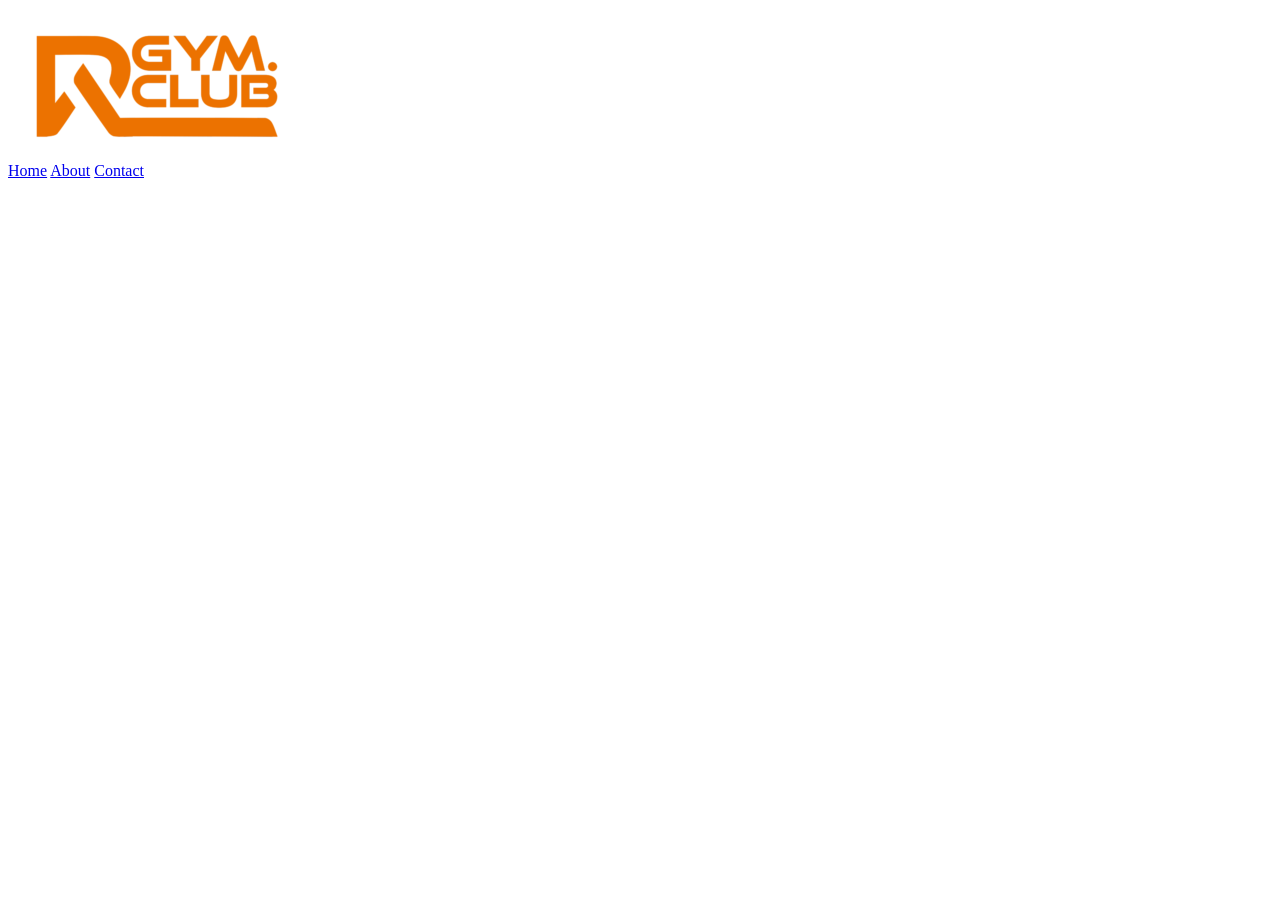
==== index.html @ ece2e9b6 "Primer commit" ====
<!DOCTYPE html>
<html lang="en">
<head>
    <meta charset="UTF-8">
    <meta name="viewport" content="width=device-width, initial-scale=1.0">
    <title>Document</title>
</head>
<body>
    <img src="img/Ragym-logo.png" alt="logo">
    <nav>
        <a href="index.html">Home</a>
        <a href="about.html">About</a>
        <a href="contact.html">Contact</a>
    </nav>
</body>
</html>
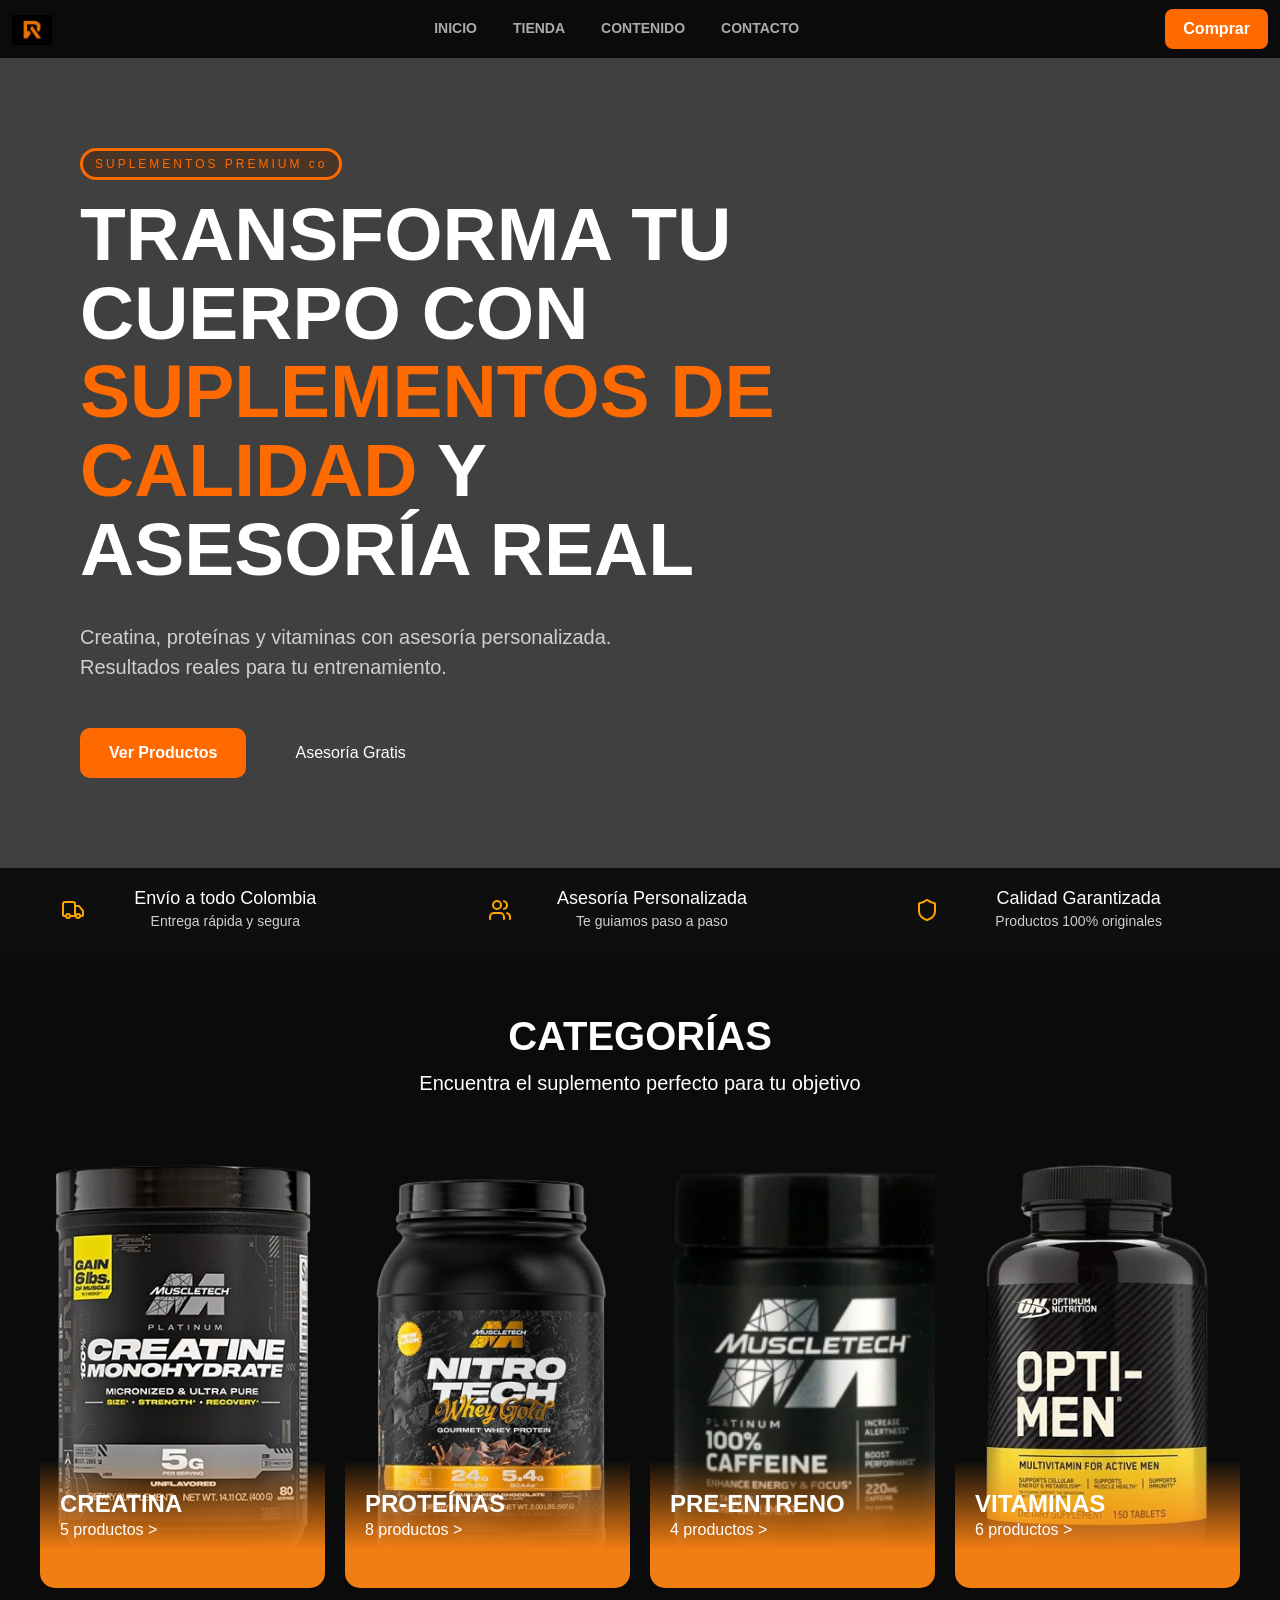
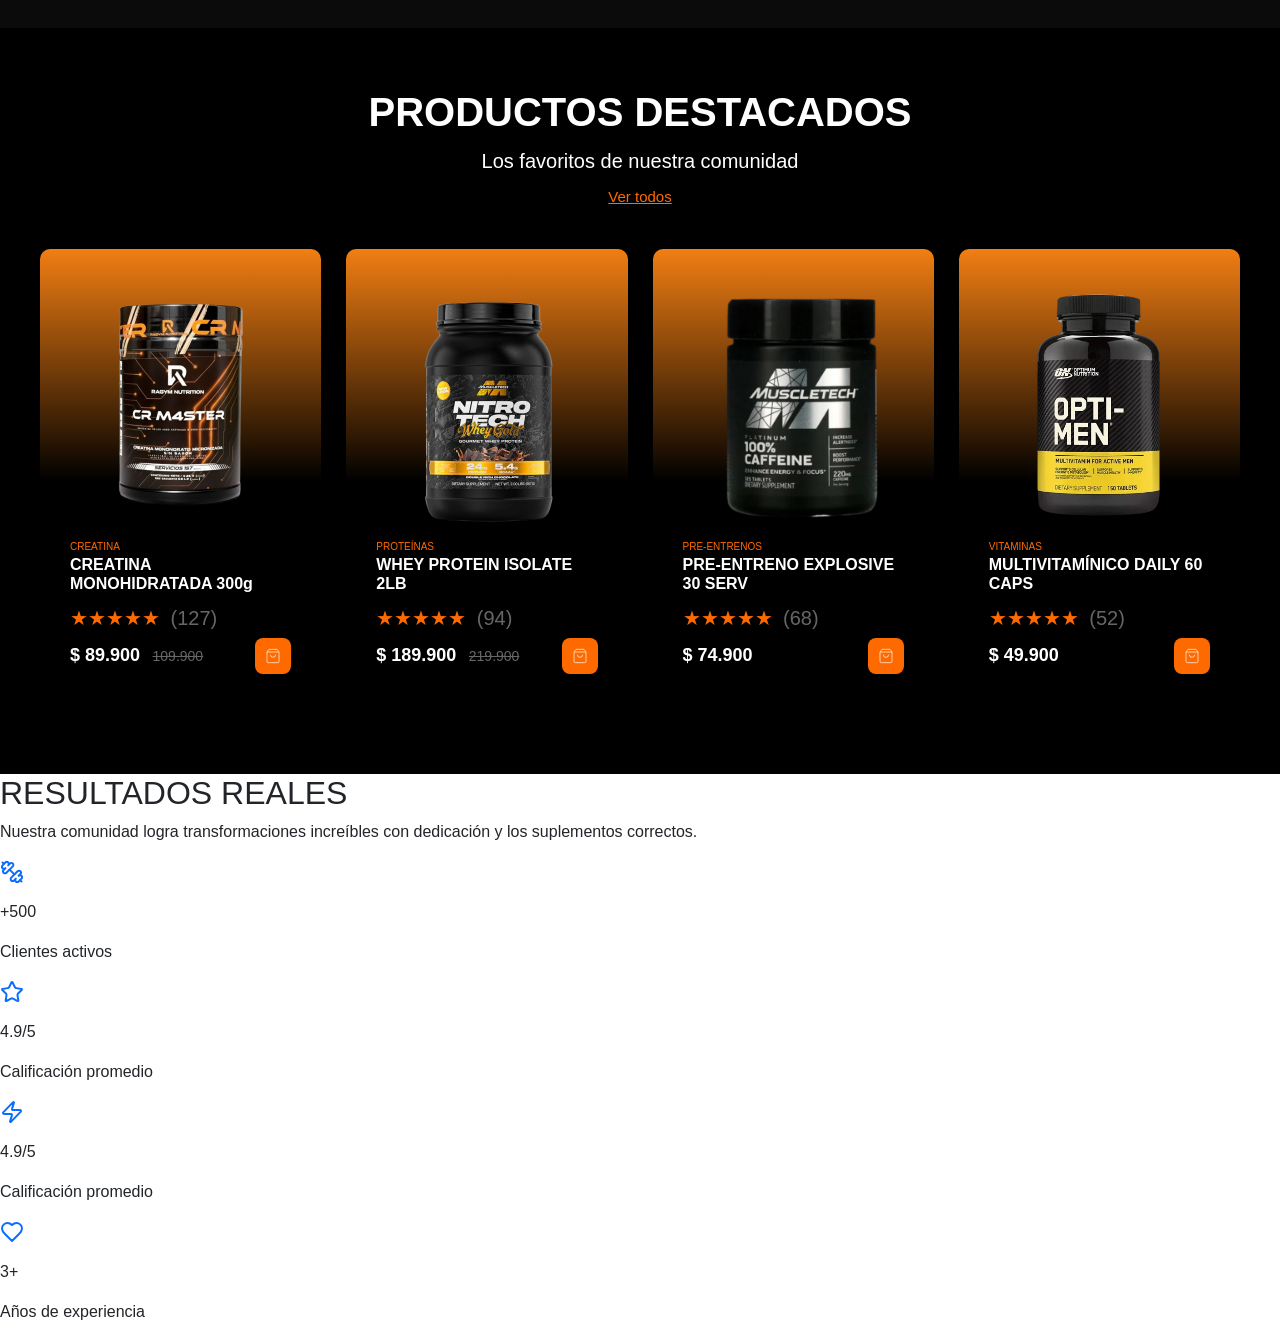
==== commit fa21130e: "cambios a todo la estructura CSS y algunos HTML por corregir" ====
--- a/index.html
+++ b/index.html
@@ -1,16 +1,275 @@
 <!DOCTYPE html>
 <html lang="en">
+
 <head>
     <meta charset="UTF-8">
     <meta name="viewport" content="width=device-width, initial-scale=1.0">
-    <title>Document</title>
+    <title>RAGYM.CLUB</title>
+    <link href="https://cdn.jsdelivr.net/npm/bootstrap@5.3.8/dist/css/bootstrap.min.css" rel="stylesheet" integrity="sha384-sRIl4kxILFvY47J16cr9ZwB07vP4J8+LH7qKQnuqkuIAvNWLzeN8tE5YBujZqJLB" crossorigin="anonymous">
+    <link rel="stylesheet" href="css/index.css">
 </head>
+<!-------------------------------------MENU---------------------------------->
+
 <body>
-    <img src="img/Ragym-logo.png" alt="logo">
-    <nav>
-        <a href="index.html">Home</a>
-        <a href="about.html">About</a>
-        <a href="contact.html">Contact</a>
-    </nav>
+<script src="https://cdn.jsdelivr.net/npm/bootstrap@5.3.8/dist/js/bootstrap.bundle.min.js" integrity="sha384-FKyoEForCGlyvwx9Hj09JcYn3nv7wiPVlz7YYwJrWVcXK/BmnVDxM+D2scQbITxI" crossorigin="anonymous"></script>
+<header class="navbar navbar-expand-lg">
+    <div class="container-fluid">
+        <a class="navbar-brand Logo" href="index.html">
+            <img src="img/R.png" alt="RAGYM" width="40" height="30">
+        </a>
+        <button class="navbar-toggler" type="button" data-bs-toggle="collapse" data-bs-target="#miNavbar">
+        <span class="navbar-toggler-icon"></span>
+        </button>
+        <div class="collapse navbar-collapse" id="miNavbar">
+            <nav class="navbar-nav mx-auto">
+                <a class="nav-link" href="index.html">Inicio</a>
+                <a class="nav-link" href="tienda.html">Tienda</a>
+                <a class="nav-link" href="contenido.html">Contenido</a>
+                <a class="nav-link" href="contacto.html">Contacto</a>
+            </nav>
+            <a class="btn btn-primary" href="tienda.html">Comprar</a>
+        </div>
+    </div>
+</header>
+    <!-------------------------------------HERO---------------------------------->
+
+<section>
+    <div class="hero">
+        <p class="subtitulo">SUPLEMENTOS PREMIUM co</p>
+        <h1 class="titulo">
+            TRANSFORMA TU CUERPO CON<br>
+            <span>SUPLEMENTOS DE CALIDAD</span> Y<br>
+            ASESORÍA REAL
+        </h1>
+        <p class="descripcion">
+            Creatina, proteínas y vitaminas con asesoría personalizada.
+            Resultados reales para tu entrenamiento.
+        </p>
+        <div class="botones">
+            <a href="tienda.html" class="btn btn-principal">Ver Productos</a>
+            <a href="contacto.html" class="btn btn-secundario">Asesoría Gratis</a>
+        </div>
+    </div>
+</section>
+
+    <!---------------------------------INFOrMACIÓN------------------------------------>
+    <section class="info">
+        <div>
+            <svg xmlns="http://www.w3.org/2000/svg" width="24" height="24" viewBox="0 0 24 24" fill="none" stroke="orange" stroke-width="2" stroke-linecap="round" stroke-linejoin="round" class="lucide lucide-truck h-5 w-5 text-primary"><path d="M14 18V6a2 2 0 0 0-2-2H4a2 2 0 0 0-2 2v11a1 1 0 0 0 1 1h2"></path><path d="M15 18H9"></path><path d="M19 18h2a1 1 0 0 0 1-1v-3.65a1 1 0 0 0-.22-.624l-3.48-4.35A1 1 0 0 0 17.52 8H14"></path><circle cx="17" cy="18" r="2"></circle><circle cx="7" cy="18" r="2"></circle></svg>
+            <div class="tarjeta-info">
+                <h4>Envío a todo Colombia</h4>
+                <p>Entrega rápida y segura</p>
+            </div>
+        </div>
+        <div>
+            <svg xmlns="http://www.w3.org/2000/svg" width="24" height="24" viewBox="0 0 24 24" fill="none" stroke="orange" stroke-width="2" stroke-linecap="round" stroke-linejoin="round" class="lucide lucide-users h-5 w-5 text-primary"><path d="M16 21v-2a4 4 0 0 0-4-4H6a4 4 0 0 0-4 4v2"></path><circle cx="9" cy="7" r="4"></circle><path d="M22 21v-2a4 4 0 0 0-3-3.87"></path><path d="M16 3.13a4 4 0 0 1 0 7.75"></path></svg>
+            <div class="tarjeta-info">
+                <h4>Asesoría Personalizada</h4>
+                <p>Te guiamos paso a paso</p>
+            </div>
+        </div>
+        <div>
+            <svg xmlns="http://www.w3.org/2000/svg" width="24" height="24" viewBox="0 0 24 24" fill="none" stroke="orange" stroke-width="2" stroke-linecap="round" stroke-linejoin="round" class="lucide lucide-shield h-5 w-5 text-primary"><path d="M20 13c0 5-3.5 7.5-7.66 8.95a1 1 0 0 1-.67-.01C7.5 20.5 4 18 4 13V6a1 1 0 0 1 1-1c2 0 4.5-1.2 6.24-2.72a1.17 1.17 0 0 1 1.52 0C14.51 3.81 17 5 19 5a1 1 0 0 1 1 1z"></path></svg>
+            <div class="tarjeta-info">
+                <h4>Calidad Garantizada</h4>
+                <p>Productos 100% originales</p>
+            </div>
+        </div>
+    </section>
+    <!---------------------------------CATEGORÍAS----------------------------->
+<div class="categorias">
+    <div class="categorias-titulo">
+        <h2>CATEGORÍAS</h2>
+        <p>Encuentra el suplemento perfecto para tu objetivo</p>
+    </div>
+    <div class="tarjetas-categorias">   
+        <div class="categoria-card">
+            <a href="tienda.html">
+                <img src="img/creatina.png" alt="creatina">
+                    <div class="info-card">
+                        <h3>CREATINA</h3>
+                        <p>5 productos ></p>
+                    </div>
+            </a>
+        </div>
+        <div class="categoria-card">
+            <a href="tienda.html">
+                <img src="img/proteina.png" alt="proteina">
+                <div>
+                    <div class="info-card">
+                        <h3>PROTEÍNAS</h3>
+                        <p>8 productos ></p>
+                    </div>
+                </div>
+            </a>
+        </div>
+        <div class="categoria-card">
+            <a href="tienda.html">
+                <img src="img/pre-entreno.png" alt="pre-entreno">
+                <div>
+                    <div class="info-card">
+                        <h3>PRE-ENTRENO</h3>
+                        <p>4 productos ></p>
+                    </div>
+                </div>
+            </a>
+        </div>
+        <div class="categoria-card">
+            <a href="tienda.html">
+                <img src="img/vitaminas.png" alt="vitaminas">
+                <div>
+                    <div class="info-card">
+                        <h3>VITAMINAS</h3>
+                        <p>6 productos ></p>
+                    </div>
+                </div>
+            </a>
+        </div>
+    </div>
+</div>
+<!-----------------------------PRODUCTOS DESTACADOS------------------------------>
+<section class="productos-destacados">
+    <h2>PRODUCTOS DESTACADOS</h2>
+    <p class="prodctos-destacados-subtitulo">Los favoritos de nuestra comunidad</p>
+    <a href="tienda.html" class="enlace-ver-todos">Ver todos</a>
+    <div class="contenedor-productos"> <!-------------------4 tarjetas-------------------->
+        <div class="tarjeta-producto">
+            <div class="imagen-producto">
+                <a href="tienda.html">
+                    <img src="img/Ragym-creatine.png" alt="ragym creatina">
+                </a>
+            </div>
+            <div class="cuerpo-producto">
+                <p class="categoria-etiqueta">CREATINA</p>
+                <h3>CREATINA MONOHIDRATADA 300g</h3>
+                <div class="stars">
+                    <span>★</span><span>★</span><span>★</span><span>★</span><span>★</span>
+                    <span class="conteo-resenas">(127)</span>
+                </div>
+                <div class="fila-precio">
+                    <div class="precios">
+                        <span class="precio-actual">$ 89.900</span>
+                        <s class="precio-viejo">109.900</s>
+                    </div>
+                    <a href="https://wa.me/573138832644?text=Hola!%20Quiero%20comprar%3A%20Creatina%20Monohidratada%20300g" target="_blank" rel="noopener noreferrer">
+                        <button class="btn-icon">
+                            <svg xmlns="http://www.w3.org/2000/svg" viewBox="0 0 24 24" class="icon"><path d="M6 2 3 6v14a2 2 0 0 0 2 2h14a2 2 0 0 0 2-2V6l-3-4Z"></path><path d="M3 6h18"></path><path d="M16 10a4 4 0 0 1-8 0"></path></svg>
+                        </button>
+                    </a>
+                </div>
+            </div>
+        </div>
+        <div class="tarjeta-producto">
+            <div class="imagen-producto">
+                <a href="tienda.html">
+                    <img src="img/proteina.png" alt="whey protein">
+                </a>
+            </div>
+            <div class="cuerpo-producto">
+                <p class="categoria-etiqueta">PROTEÍNAS</p>
+                <h3>WHEY PROTEIN ISOLATE 2LB</h3>
+                <div class="stars">
+                    <span>★</span><span>★</span><span>★</span><span>★</span><span>★</span>
+                    <span class="conteo-resenas">(94)</span>
+                </div>
+                <div class="fila-precio">
+                    <div class="precios">
+                        <span class="precio-actual">$ 189.900</span>
+                        <s class="precio-viejo">219.900</s>
+                    </div>
+                    <a href="https://wa.me/573138832644?text=Hola!%20Quiero%20comprar%3A%20Whey%20Protein" target="_blank" rel="noopener noreferrer">
+                        <button class="btn-icon">
+                            <svg xmlns="http://www.w3.org/2000/svg" viewBox="0 0 24 24" class="icon"><path d="M6 2 3 6v14a2 2 0 0 0 2 2h14a2 2 0 0 0 2-2V6l-3-4Z"></path><path d="M3 6h18"></path><path d="M16 10a4 4 0 0 1-8 0"></path></svg>
+                        </button>
+                    </a>
+                </div>
+            </div>
+        </div>
+        <div class="tarjeta-producto">
+            <div class="imagen-producto">
+                <a href="tienda.html">
+                    <img src="img/pre-entreno.png" alt="pre-entreno explosivo">
+                </a>
+            </div>
+            <div class="cuerpo-producto">
+                <p class="categoria-etiqueta">PRE-ENTRENOS</p>
+                <h3>PRE-ENTRENO EXPLOSIVE 30 SERV</h3>
+                <div class="stars">
+                    <span>★</span><span>★</span><span>★</span><span>★</span><span>★</span>
+                    <span class="conteo-resenas">(68)</span>
+                </div>
+                <div class="fila-precio">
+                    <div class="precios">
+                        <span class="precio-actual">$ 74.900</span>
+                    </div>
+                    <a href="https://wa.me/573138832644?text=Hola!%20Quiero%20comprar%3A%20Pre-Entreno" target="_blank" rel="noopener noreferrer">
+                        <button class="btn-icon">
+                            <svg xmlns="http://www.w3.org/2000/svg" viewBox="0 0 24 24" class="icon"><path d="M6 2 3 6v14a2 2 0 0 0 2 2h14a2 2 0 0 0 2-2V6l-3-4Z"></path><path d="M3 6h18"></path><path d="M16 10a4 4 0 0 1-8 0"></path></svg>
+                        </button>
+                    </a>
+                </div>
+            </div>
+        </div>
+
+        <div class="tarjeta-producto">
+            <div class="imagen-producto">
+                <a href="tienda.html">
+                    <img src="img/vitaminas.png" alt="multivitaminico capsulas">
+                </a>
+            </div>
+            <div class="cuerpo-producto">
+                <p class="categoria-etiqueta">VITAMINAS</p>
+                <h3>MULTIVITAMÍNICO DAILY 60 CAPS</h3>
+                <div class="stars">
+                    <span>★</span><span>★</span><span>★</span><span>★</span><span>★</span>
+                    <span class="conteo-resenas">(52)</span>
+                </div>
+                <div class="fila-precio">
+                    <div class="precios">
+                        <span class="precio-actual">$ 49.900</span>
+                    </div>
+                    <a href="https://wa.me/573138832644?text=Hola!%20Quiero%20comprar%3A%20Multivitaminico" target="_blank" rel="noopener noreferrer">
+                        <button class="btn-icon">
+                            <svg xmlns="http://www.w3.org/2000/svg" viewBox="0 0 24 24" class="icon"><path d="M6 2 3 6v14a2 2 0 0 0 2 2h14a2 2 0 0 0 2-2V6l-3-4Z"></path><path d="M3 6h18"></path><path d="M16 10a4 4 0 0 1-8 0"></path></svg>
+                        </button>
+                    </a>
+                </div>
+            </div>
+        </div>
+    </div>
+</div>
+</section>
+<!-----------------------------RESULTADOS REALES------------------------------>
+    <section class="resultados-reales">
+        <div class="resultados-reales-titulo">
+            <h2>RESULTADOS REALES</h2>
+            <p class="resultados-reales-subtitulo"> Nuestra comunidad logra transformaciones increíbles con dedicación y los suplementos correctos.</p>
+        </div>
+        <div class="resultados-reales-info">
+            <div resultados-reales-icono>
+                <svg xmlns="http://www.w3.org/2000/svg" width="24" height="24" viewBox="0 0 24 24" fill="none" stroke="currentColor" stroke-width="2" stroke-linecap="round" stroke-linejoin="round" class="lucide lucide-dumbbell h-8 w-8 text-primary mx-auto mb-3"><path d="M14.4 14.4 9.6 9.6"></path><path d="M18.657 21.485a2 2 0 1 1-2.829-2.828l-1.767 1.768a2 2 0 1 1-2.829-2.829l6.364-6.364a2 2 0 1 1 2.829 2.829l-1.768 1.767a2 2 0 1 1 2.828 2.829z"></path><path d="m21.5 21.5-1.4-1.4"></path><path d="M3.9 3.9 2.5 2.5"></path><path d="M6.404 12.768a2 2 0 1 1-2.829-2.829l1.768-1.767a2 2 0 1 1-2.828-2.829l2.828-2.828a2 2 0 1 1 2.829 2.828l1.767-1.768a2 2 0 1 1 2.829 2.829z"></path></svg>
+                <p class="resultados-reales-numero">+500</p>
+                <p>Clientes activos</p>
+            </div>
+            <div>
+                <svg xmlns="http://www.w3.org/2000/svg" width="24" height="24" viewBox="0 0 24 24" fill="none" stroke="currentColor" stroke-width="2" stroke-linecap="round" stroke-linejoin="round" class="lucide lucide-star h-8 w-8 text-primary mx-auto mb-3"><path d="M11.525 2.295a.53.53 0 0 1 .95 0l2.31 4.679a2.123 2.123 0 0 0 1.595 1.16l5.166.756a.53.53 0 0 1 .294.904l-3.736 3.638a2.123 2.123 0 0 0-.611 1.878l.882 5.14a.53.53 0 0 1-.771.56l-4.618-2.428a2.122 2.122 0 0 0-1.973 0L6.396 21.01a.53.53 0 0 1-.77-.56l.881-5.139a2.122 2.122 0 0 0-.611-1.879L2.16 9.795a.53.53 0 0 1 .294-.906l5.165-.755a2.122 2.122 0 0 0 1.597-1.16z"></path></svg>
+                <p>4.9/5</p>
+                <p>Calificación promedio</p>
+            </div>
+            <div>
+                <svg xmlns="http://www.w3.org/2000/svg" width="24" height="24" viewBox="0 0 24 24" fill="none" stroke="currentColor" stroke-width="2" stroke-linecap="round" stroke-linejoin="round" class="lucide lucide-zap h-8 w-8 text-primary mx-auto mb-3"><path d="M4 14a1 1 0 0 1-.78-1.63l9.9-10.2a.5.5 0 0 1 .86.46l-1.92 6.02A1 1 0 0 0 13 10h7a1 1 0 0 1 .78 1.63l-9.9 10.2a.5.5 0 0 1-.86-.46l1.92-6.02A1 1 0 0 0 11 14z"></path></svg>
+                <p>4.9/5</p>
+                <p>Calificación promedio</p>
+            </div>
+            <div>
+                <svg xmlns="http://www.w3.org/2000/svg" width="24" height="24" viewBox="0 0 24 24" fill="none" stroke="currentColor" stroke-width="2" stroke-linecap="round" stroke-linejoin="round" class="lucide lucide-heart h-8 w-8 text-primary mx-auto mb-3"><path d="M19 14c1.49-1.46 3-3.21 3-5.5A5.5 5.5 0 0 0 16.5 3c-1.76 0-3 .5-4.5 2-1.5-1.5-2.74-2-4.5-2A5.5 5.5 0 0 0 2 8.5c0 2.3 1.5 4.05 3 5.5l7 7Z"></path></svg>
+                <p>3+</p>
+                <p>Años de experiencia</p>
+            </div>
+        </div>
+    </section>
 </body>
-</html>+
+</html>
+
+
--- a/css/index.css
+++ b/css/index.css
@@ -0,0 +1,353 @@
+body {
+    font-family: Helvetica, Arial, sans-serif;
+    margin: 0;
+    padding: 0;
+}
+
+/*------------------------ NAVBAR RAGYM --------------------------*/
+
+header {
+    background-color: #0b0b0b !important;
+}
+
+.nav-link {
+    color: #aaa !important;
+    font-size: 14px;
+    font-weight: 600;
+    margin: 0 10px;
+    text-transform: uppercase;
+    transition: 0.3s;
+}
+
+.nav-link:hover {
+    color: #ff6a00 !important;
+}
+
+.btn-primary {
+    background-color: #ff6a00;
+    border: none;
+    padding: 8px 18px;
+    font-weight: 600;
+    border-radius: 8px;
+}
+
+.btn-primary:hover {
+    background-color: #ffad76;
+}
+
+/*--------------------------- HERO --------------------------*/
+
+.hero {
+    background: url('../img/HERO-GYM.jpg') no-repeat center/cover;
+    height: 90vh;
+    display: flex;
+    flex-direction: column;
+    justify-content: center;
+    padding-left: 80px;
+    background-color: rgba(0,0,0,0.75);
+    position: relative;
+    background-blend-mode: darken;
+}
+
+.subtitulo {
+    color: #ff6a00;
+    font-size: 12px;
+    letter-spacing: 3px;
+    margin-bottom: 15px;
+    background-color: rgba(83, 43, 14, 0.5);
+    max-width: fit-content;
+    padding: 4px 12px;
+    border-radius: 20px;
+    border-style: solid;
+}
+
+.titulo {
+    font-size: 75px;
+    font-weight: 900;
+    color: white;
+    line-height: 1.05;
+    max-width: 750px;
+}
+
+.titulo span {
+    color: #ff6a00;
+}
+
+.descripcion {
+    color: #cfcfcf;
+    margin-top: 25px;
+    max-width: 600px;
+    font-size: 20px;
+    line-height: 1.5;
+}
+
+.botones {
+    margin-top: 30px;
+    display: flex;
+    gap: 20px;
+}
+
+.btn-principal {
+    background-color: #ff6a00;
+    color: white;
+    padding: 12px 28px;
+    border-radius: 10px;
+    font-weight: 600;
+    text-decoration: none;
+}
+
+.btn-secundario {
+    border: 1px solid #444;
+    color: white;
+    padding: 12px 28px;
+    border-radius: 10px;
+    text-decoration: none;
+}
+
+.btn-principal:hover {
+    background-color: #e55d00;
+}
+
+.btn-secundario:hover {
+    border-color: #ff6a00;
+    color: #ff6a00;
+}
+/*----------------------------- INFORMACIÓN --------------------------*/
+
+.info {
+    display: flex;
+    justify-content: space-around;
+    background-color: #0e0e0e;
+}
+
+.info div {
+    display: flex;
+    align-items: center;
+    gap: 0px;
+}
+
+.tarjeta-info {
+    display: flex;
+    flex-direction: column;
+    padding: 20px;
+    color: white;
+    width: 280px;
+}
+
+.info img {
+    width: 30px;
+}
+
+.tarjeta-info h4 {
+    margin: 0;
+    font-size: 18px;
+}
+
+.tarjeta-info p {
+    margin: 2px 0 0 0;
+    color: #cfcfcf;
+    font-size: 14px;
+}
+
+
+/*------------------------- CATEGORÍAS --------------------------*/
+
+.categorias {
+    background-color: #0b0b0b;
+    padding: 60px 20px 40px 20px;
+}
+
+.categorias-titulo h2 {
+    text-align: center;
+    font-size: 40px;
+    color: white;
+    font-weight: bold;
+}
+
+.categorias-titulo p {
+    margin: 0;
+    text-align: center;
+    font-size: 20px;
+    color: white;
+    font-weight: 100;
+}
+
+.tarjetas-categorias {
+    display: flex;
+    flex-wrap: wrap;
+    gap: 20px;
+    justify-content: center;
+    margin-top: 40px;
+    padding: 0 20px;
+}
+
+.categoria-card {
+    position: relative;
+    height: 450px;
+    border-radius: 15px;
+    overflow: hidden;
+    flex: 1 1 250px; 
+    max-width: 400px; 
+    transition: transform 0.3s ease;
+}
+
+.categoria-card img {
+    width: 100%;
+    height: 100%;
+    object-fit: cover;
+}
+
+.info-card {
+    position: absolute;
+    bottom: 0;
+    width: 100%;
+    padding: 30px 20px;
+    background: linear-gradient(to top, rgba(241, 126, 19, 5) 30%, rgba(0, 0, 0, 0) 100%);
+    color: white;
+    background-blend-mode: darken;
+}
+
+.info-card h3 {
+    margin: 0;
+    font-size: 24px;
+    font-weight: bold;
+}
+
+/*------------------------- PRODUCTOS DESTACADOS --------------------------*/
+
+
+.productos-destacados {
+    padding: 60px 20px;
+    text-align: center;
+    background-color: #000;
+    color: white;
+}
+
+.productos-destacados h2 {
+    font-size: 40px;
+    margin-bottom: 10px;
+    font-weight: bold;
+}
+
+.prodctos-destacados-subtitulo {
+    margin: 0;
+    text-align: center;
+    font-size: 20px;
+    color: white;
+    font-weight: 100;
+}
+
+.enlace-ver-todos {
+    color: #ff6a00;
+    text-decoration: underline;
+    font-size: 15px;
+    display: inline-block;
+    margin-bottom: 40px;
+    margin-top: 10px;
+}
+
+.contenedor-productos {
+    display: grid;
+    grid-template-columns: repeat(auto-fit, minmax(250px, 1fr));
+    gap: 25px;
+    max-width: 1200px;
+    margin: 0 auto;
+}
+
+.tarjeta-producto {
+    bottom: 0;
+    width: 100%;
+    padding: 30px 20px;
+    background: linear-gradient(to bottom, rgba(241, 126, 19, 5) 0%, rgba(255, 255, 255, 0) 50%);
+    border-radius: 10px;
+    text-align: left;
+}
+
+.tarjeta-producto:hover {
+    transform: translateY(-15px);
+}
+
+.imagen-producto {
+    display: flex;
+    background: linear-gradient(to bottom, rgba(241, 126, 19, 5) 0%, rgba(255, 255, 255, 0) 00%);
+    height: 250px;
+    justify-content: center;
+    object-fit: cover;
+}
+
+.imagen-producto img {
+    max-height: 100%;
+    object-fit: contain;
+}
+
+.cuerpo-producto {
+    padding: 10px;
+}
+
+.categoria-etiqueta {
+    font-size: 10px;
+    color: #ff6a00;
+    margin-bottom: 1px;
+}
+
+.cuerpo-producto h3 {
+    font-size: 16px;
+    height: 40px;
+    font-weight: 600;
+}
+
+.stars {
+    color: #ff6a00;
+    font-size: 20px;
+    margin-bottom: 5px;
+}
+
+.conteo-resenas {
+    color: #666;
+    margin-left: 5px;
+}
+
+.fila-precio {
+    display: flex;
+    justify-content: space-between;
+    align-items: center;
+}
+
+.precio-actual {
+    font-weight: bold;
+    font-size: 18px;
+}
+
+.precio-viejo {
+    color: #666;
+    font-size: 14px;
+    margin-left: 8px;
+}
+
+.btn-icon {
+display: inline-flex;
+align-items: center;
+justify-content: center;
+width: 36px;
+height: 36px;
+border-radius: 8px;
+border: none;
+background-color: #ff6a00;
+color: white;
+cursor: pointer;
+transition: 0.3s ease;
+}
+
+.btn-icon:hover {
+background-color: #ce5805;
+}
+
+.icon {
+width: 16px;
+height: 16px;
+stroke: currentColor;
+fill: none;
+}
+
+/*------------------------- RESULTADOS REALES --------------------------*/
+
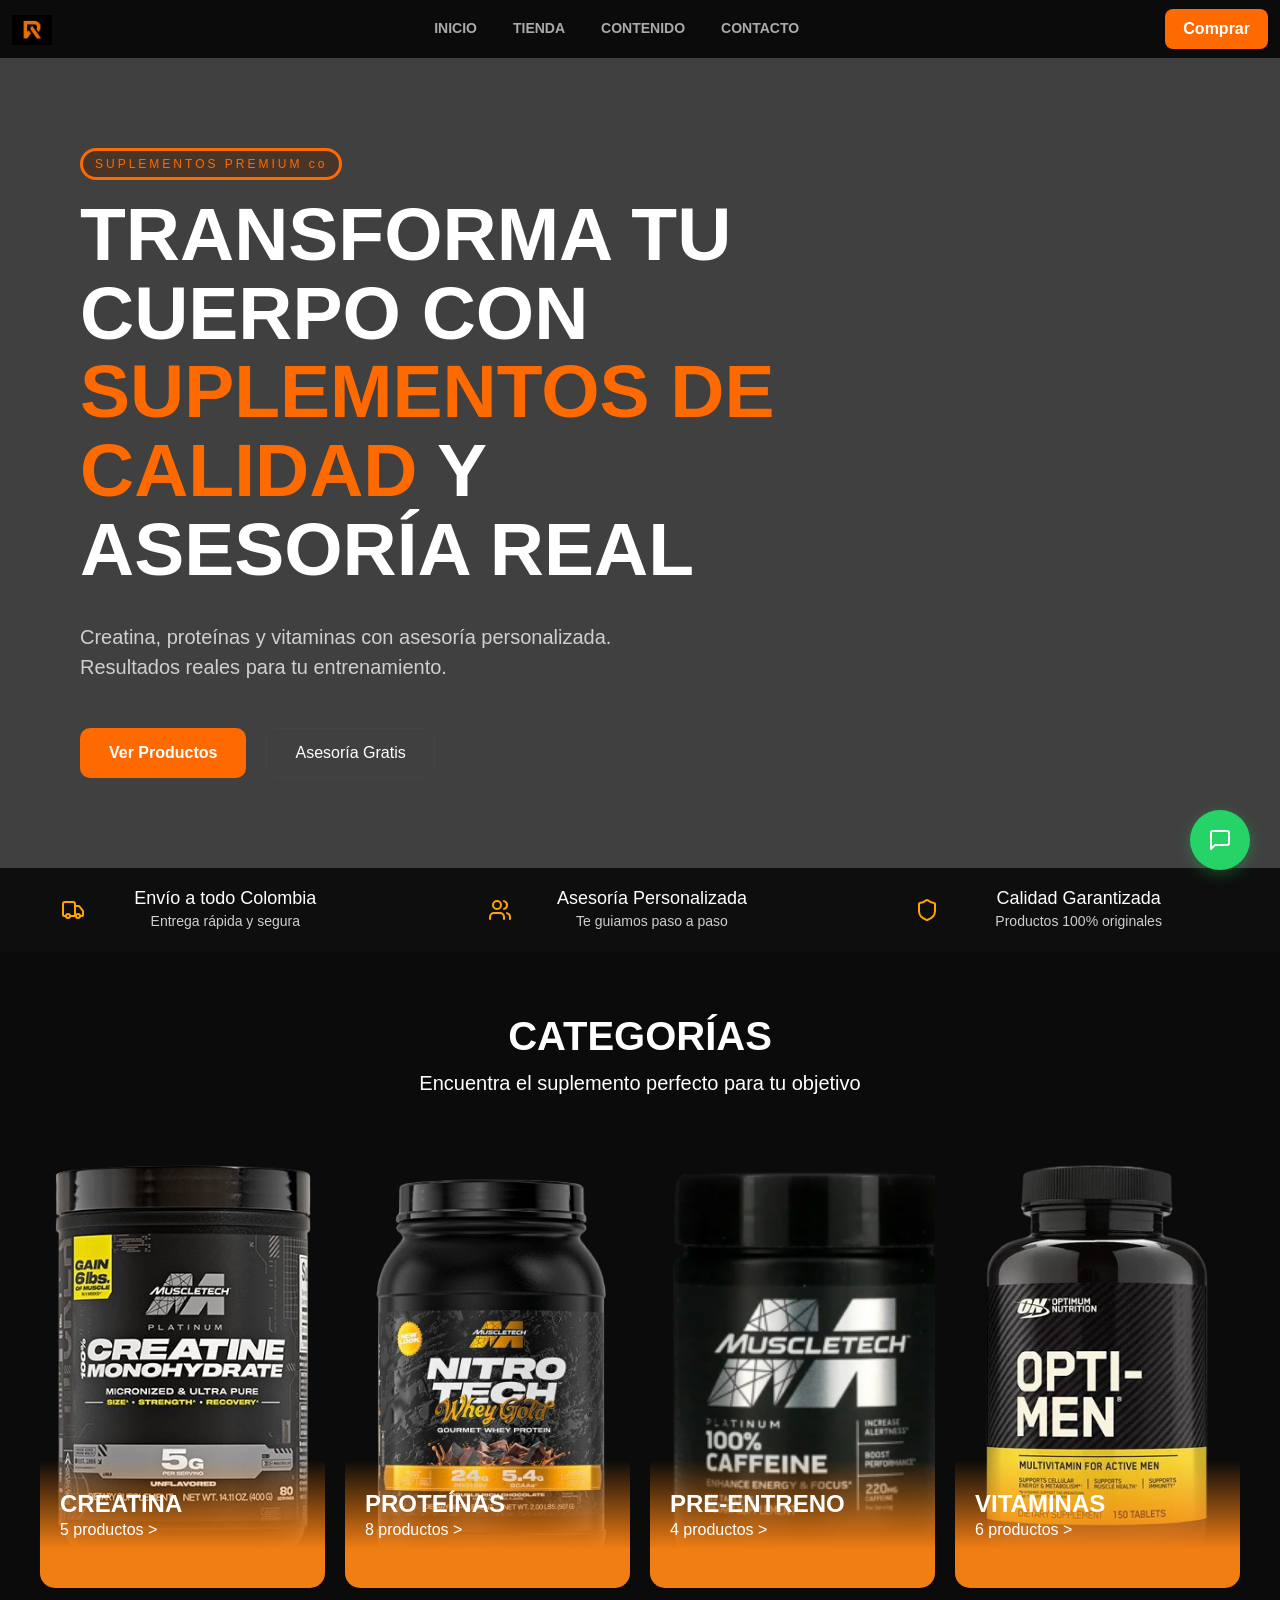
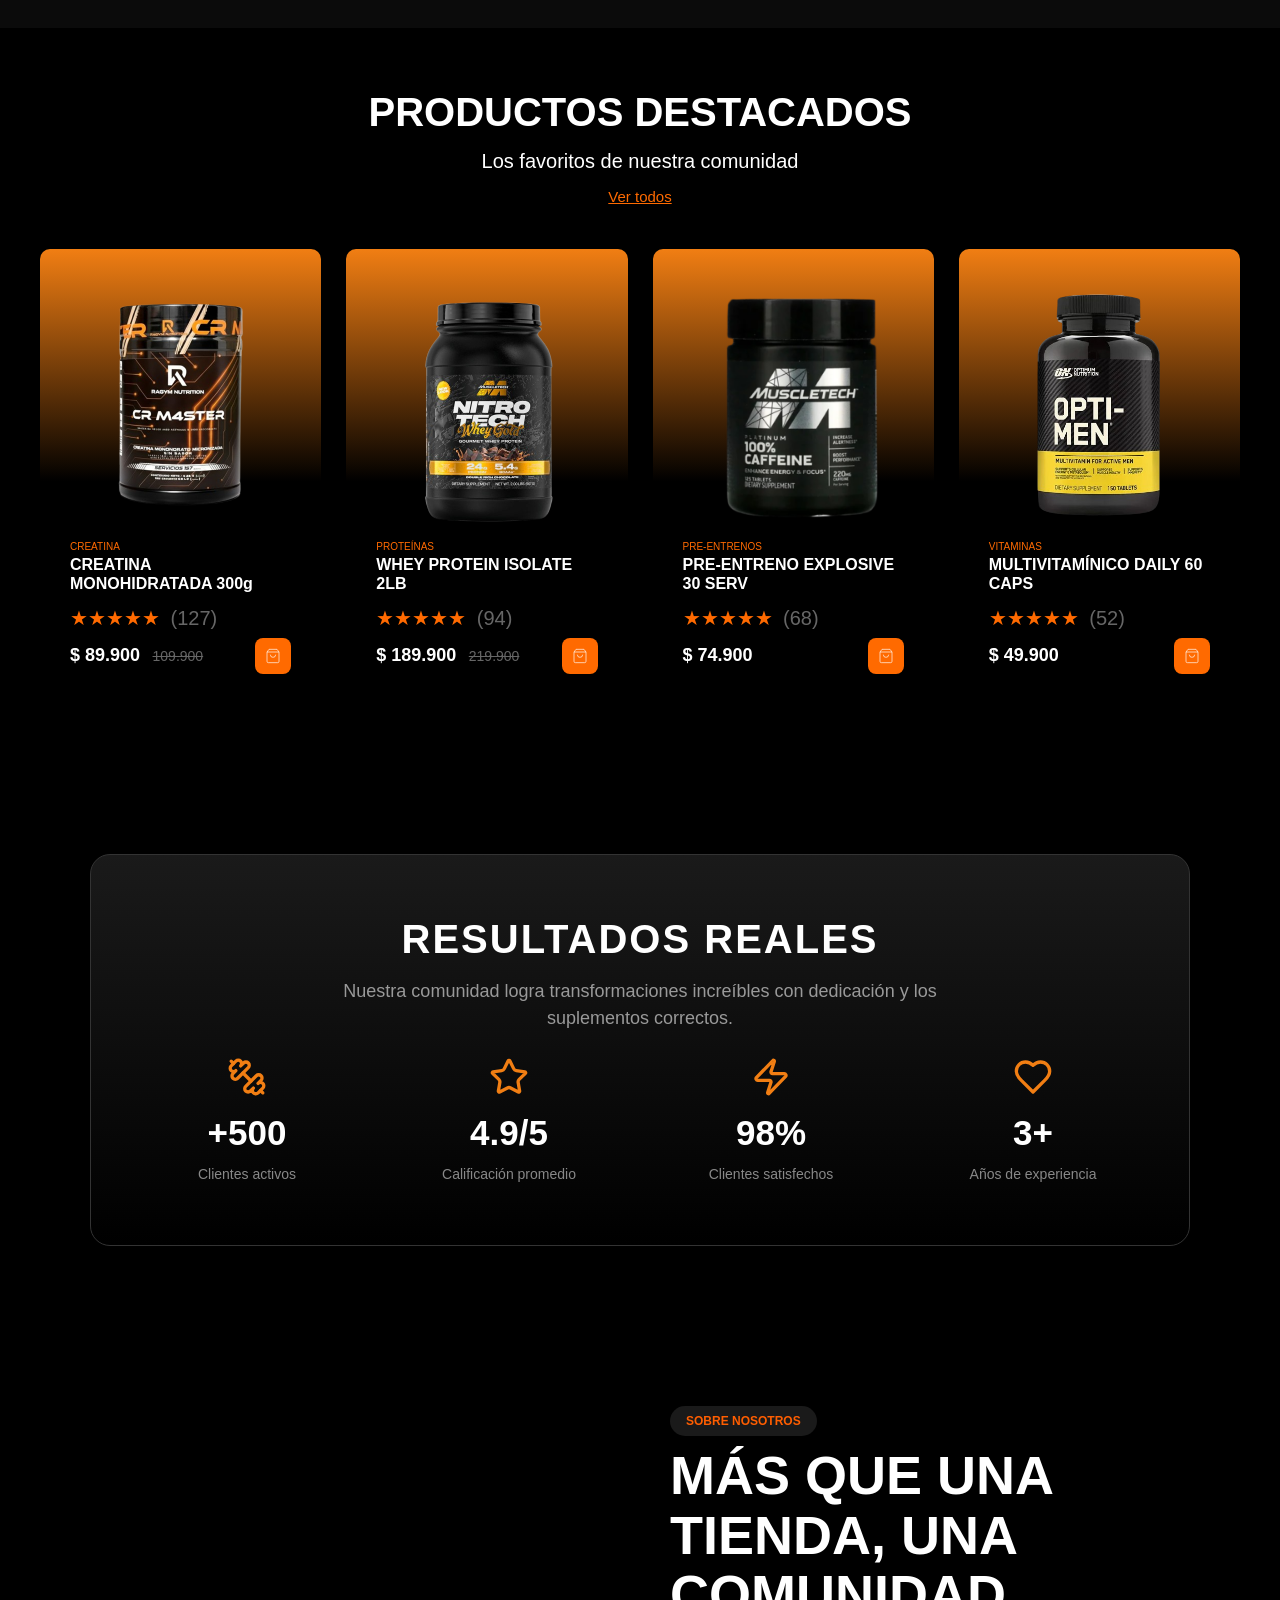
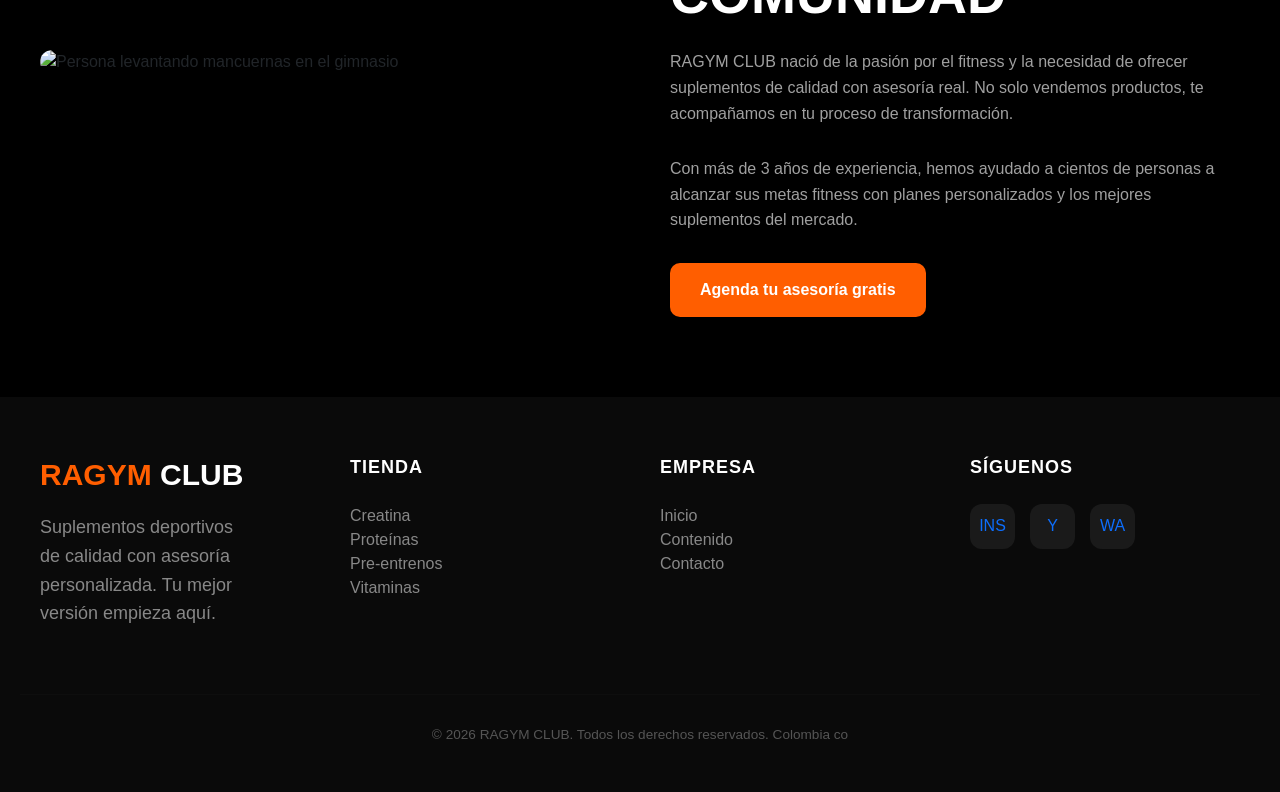
==== commit 5dda43a4: "se agrego el footer y se le dio estilo y media" ====
--- a/index.html
+++ b/index.html
@@ -240,36 +240,98 @@
 </div>
 </section>
 <!-----------------------------RESULTADOS REALES------------------------------>
-    <section class="resultados-reales">
+<section class="resultados-reales">
+    <div class="resultados-reales-contenedor-borde"> 
         <div class="resultados-reales-titulo">
             <h2>RESULTADOS REALES</h2>
-            <p class="resultados-reales-subtitulo"> Nuestra comunidad logra transformaciones increíbles con dedicación y los suplementos correctos.</p>
+            <p class="resultados-reales-subtitulo">Nuestra comunidad logra transformaciones increíbles con dedicación y los suplementos correctos.</p>
         </div>
         <div class="resultados-reales-info">
-            <div resultados-reales-icono>
-                <svg xmlns="http://www.w3.org/2000/svg" width="24" height="24" viewBox="0 0 24 24" fill="none" stroke="currentColor" stroke-width="2" stroke-linecap="round" stroke-linejoin="round" class="lucide lucide-dumbbell h-8 w-8 text-primary mx-auto mb-3"><path d="M14.4 14.4 9.6 9.6"></path><path d="M18.657 21.485a2 2 0 1 1-2.829-2.828l-1.767 1.768a2 2 0 1 1-2.829-2.829l6.364-6.364a2 2 0 1 1 2.829 2.829l-1.768 1.767a2 2 0 1 1 2.828 2.829z"></path><path d="m21.5 21.5-1.4-1.4"></path><path d="M3.9 3.9 2.5 2.5"></path><path d="M6.404 12.768a2 2 0 1 1-2.829-2.829l1.768-1.767a2 2 0 1 1-2.828-2.829l2.828-2.828a2 2 0 1 1 2.829 2.828l1.767-1.768a2 2 0 1 1 2.829 2.829z"></path></svg>
+            <div class="resultados-reales-icono">
+                <svg xmlns="http://www.w3.org/2000/svg" width="24" height="24" viewBox="0 0 24 24" fill="none" stroke="currentColor" stroke-width="2" stroke-linecap="round" stroke-linejoin="round" class="lucide lucide-dumbbell icon-orange"><path d="M14.4 14.4 9.6 9.6"></path><path d="M18.657 21.485a2 2 0 1 1-2.829-2.828l-1.767 1.768a2 2 0 1 1-2.829-2.829l6.364-6.364a2 2 0 1 1 2.829 2.829l-1.768 1.767a2 2 0 1 1 2.828 2.829z"></path><path d="m21.5 21.5-1.4-1.4"></path><path d="M3.9 3.9 2.5 2.5"></path><path d="M6.404 12.768a2 2 0 1 1-2.829-2.829l1.768-1.767a2 2 0 1 1-2.828-2.829l2.828-2.828a2 2 0 1 1 2.829 2.828l1.767-1.768a2 2 0 1 1 2.829 2.829z"></path></svg>
                 <p class="resultados-reales-numero">+500</p>
-                <p>Clientes activos</p>
-            </div>
-            <div>
-                <svg xmlns="http://www.w3.org/2000/svg" width="24" height="24" viewBox="0 0 24 24" fill="none" stroke="currentColor" stroke-width="2" stroke-linecap="round" stroke-linejoin="round" class="lucide lucide-star h-8 w-8 text-primary mx-auto mb-3"><path d="M11.525 2.295a.53.53 0 0 1 .95 0l2.31 4.679a2.123 2.123 0 0 0 1.595 1.16l5.166.756a.53.53 0 0 1 .294.904l-3.736 3.638a2.123 2.123 0 0 0-.611 1.878l.882 5.14a.53.53 0 0 1-.771.56l-4.618-2.428a2.122 2.122 0 0 0-1.973 0L6.396 21.01a.53.53 0 0 1-.77-.56l.881-5.139a2.122 2.122 0 0 0-.611-1.879L2.16 9.795a.53.53 0 0 1 .294-.906l5.165-.755a2.122 2.122 0 0 0 1.597-1.16z"></path></svg>
-                <p>4.9/5</p>
-                <p>Calificación promedio</p>
-            </div>
-            <div>
-                <svg xmlns="http://www.w3.org/2000/svg" width="24" height="24" viewBox="0 0 24 24" fill="none" stroke="currentColor" stroke-width="2" stroke-linecap="round" stroke-linejoin="round" class="lucide lucide-zap h-8 w-8 text-primary mx-auto mb-3"><path d="M4 14a1 1 0 0 1-.78-1.63l9.9-10.2a.5.5 0 0 1 .86.46l-1.92 6.02A1 1 0 0 0 13 10h7a1 1 0 0 1 .78 1.63l-9.9 10.2a.5.5 0 0 1-.86-.46l1.92-6.02A1 1 0 0 0 11 14z"></path></svg>
-                <p>4.9/5</p>
-                <p>Calificación promedio</p>
-            </div>
-            <div>
-                <svg xmlns="http://www.w3.org/2000/svg" width="24" height="24" viewBox="0 0 24 24" fill="none" stroke="currentColor" stroke-width="2" stroke-linecap="round" stroke-linejoin="round" class="lucide lucide-heart h-8 w-8 text-primary mx-auto mb-3"><path d="M19 14c1.49-1.46 3-3.21 3-5.5A5.5 5.5 0 0 0 16.5 3c-1.76 0-3 .5-4.5 2-1.5-1.5-2.74-2-4.5-2A5.5 5.5 0 0 0 2 8.5c0 2.3 1.5 4.05 3 5.5l7 7Z"></path></svg>
-                <p>3+</p>
-                <p>Años de experiencia</p>
+                <p class="resultados-reales-parrafo">Clientes activos</p>
+            </div>
+            <div class="resultados-reales-icono">
+                <svg xmlns="http://www.w3.org/2000/svg" width="24" height="24" viewBox="0 0 24 24" fill="none" stroke="currentColor" stroke-width="2" stroke-linecap="round" stroke-linejoin="round" class="lucide lucide-star icon-orange"><path d="M11.525 2.295a.53.53 0 0 1 .95 0l2.31 4.679a2.123 2.123 0 0 0 1.595 1.16l5.166.756a.53.53 0 0 1 .294.904l-3.736 3.638a2.123 2.123 0 0 0-.611 1.878l.882 5.14a.53.53 0 0 1-.771.56l-4.618-2.428a2.122 2.122 0 0 0-1.973 0L6.396 21.01a.53.53 0 0 1-.77-.56l.881-5.139a2.122 2.122 0 0 0-.611-1.879L2.16 9.795a.53.53 0 0 1 .294-.906l5.165-.755a2.122 2.122 0 0 0 1.597-1.16z"></path></svg>
+                <p class="resultados-reales-numero">4.9/5</p>
+                <p class="resultados-reales-parrafo">Calificación promedio</p>
+            </div>
+            <div class="resultados-reales-icono">
+                <svg xmlns="http://www.w3.org/2000/svg" width="24" height="24" viewBox="0 0 24 24" fill="none" stroke="currentColor" stroke-width="2" stroke-linecap="round" stroke-linejoin="round" class="lucide lucide-zap icon-orange"><path d="M4 14a1 1 0 0 1-.78-1.63l9.9-10.2a.5.5 0 0 1 .86.46l-1.92 6.02A1 1 0 0 0 13 10h7a1 1 0 0 1 .78 1.63l-9.9 10.2a.5.5 0 0 1-.86-.46l1.92-6.02A1 1 0 0 0 11 14z"></path></svg>
+                <p class="resultados-reales-numero">98%</p>
+                <p class="resultados-reales-parrafo">Clientes satisfechos</p>
+            </div>
+            <div class="resultados-reales-icono">
+                <svg xmlns="http://www.w3.org/2000/svg" width="24" height="24" viewBox="0 0 24 24" fill="none" stroke="currentColor" stroke-width="2" stroke-linecap="round" stroke-linejoin="round" class="lucide lucide-heart icon-orange"><path d="M19 14c1.49-1.46 3-3.21 3-5.5A5.5 5.5 0 0 0 16.5 3c-1.76 0-3 .5-4.5 2-1.5-1.5-2.74-2-4.5-2A5.5 5.5 0 0 0 2 8.5c0 2.3 1.5 4.05 3 5.5l7 7Z"></path></svg>
+                <p class="resultados-reales-numero">3+</p>
+                <p class="resultados-reales-parrafo">Años de experiencia</p>
+            </div>
+        </div>
+    </div>
+</section>
+
+<!---------------------------------------ASESORÍA GRATIS---------------------------------->
+
+<section class="asesoria-gratis">
+        <div class="contenedor-asesoria">
+            
+            <div class="imagen-asesoria">
+                <img src="img/mancuernas.jpg" alt="Persona levantando mancuernas en el gimnasio">
+            </div>
+            <div class="contenido-asesoria">
+                <span class="etiqueta-nosotros">SOBRE NOSOTROS</span>
+                <h1>MÁS QUE UNA TIENDA, UNA COMUNIDAD</h1>
+                <p>RAGYM CLUB nació de la pasión por el fitness y la necesidad de ofrecer suplementos de calidad con asesoría real. No solo vendemos productos, te acompañamos en tu proceso de transformación.</p>
+                <p>Con más de 3 años de experiencia, hemos ayudado a cientos de personas a alcanzar sus metas fitness con planes personalizados y los mejores suplementos del mercado.</p>
+                <button class="boton-asesoria">Agenda tu asesoría gratis</button>
             </div>
         </div>
     </section>
 </body>
 
+<!-- ---------------------------------------FOOTER--------------------------------------- -->
+
+<footer class="pie-pagina">
+    <div class="contenedor-pie">
+        <div class="columna-pie info-marca">
+            <h2 class="logo-footer"><span>RAGYM</span> CLUB</h2>
+            <p>Suplementos deportivos de calidad con asesoría personalizada. Tu mejor versión empieza aquí.</p>
+        </div>
+        <div class="columna-pie">
+            <h3>TIENDA</h3>
+            <ul>
+                <li><a href="#">Creatina</a></li>
+                <li><a href="#">Proteínas</a></li>
+                <li><a href="#">Pre-entrenos</a></li>
+                <li><a href="#">Vitaminas</a></li>
+            </ul>
+        </div>
+        <div class="columna-pie">
+            <h3>EMPRESA</h3>
+            <ul>
+                <li><a href="#">Inicio</a></li>
+                <li><a href="#">Contenido</a></li>
+                <li><a href="#">Contacto</a></li>
+            </ul>
+        </div>
+        <div class="columna-pie">
+            <h3>SÍGUENOS</h3>
+            <div class="iconos-redes">
+                <a href="#" class="cuadro-red"><i class="instagram"></i>INS</a>
+                <a href="#" class="cuadro-red"><i class="youtube"></i>Y</a>
+                <a href="#" class="cuadro-red"><i class="mensaje"></i>WA</a>
+            </div>
+        </div>
+    </div>
+    <hr class="linea-footer">
+    <div class="copyright">
+        <p>© 2026 RAGYM CLUB. Todos los derechos reservados. Colombia co</p>
+    </div>
+    <a href="https://wa.me/+573003253534" class="btn-whatsapp-flotante" target="_blank">
+        <svg xmlns="http://www.w3.org/2000/svg" width="24" height="24" viewBox="0 0 24 24" fill="none" stroke="white" stroke-width="2" stroke-linecap="round" stroke-linejoin="round" class="lucide lucide-mensaje"><path d="M21 15a2 2 0 0 1-2 2H7l-4 4V5a2 2 0 0 1 2-2h14a2 2 0 0 1 2 2z"></path></svg>
+    </a>
+</footer>
 </html>
 
 
--- a/css/index.css
+++ b/css/index.css
@@ -351,3 +351,303 @@
 
 /*------------------------- RESULTADOS REALES --------------------------*/
 
+.resultados-reales {
+    background-color: #000;
+    padding: 80px 20px;
+    color: white;
+    text-align: center;
+}
+
+.resultados-reales-contenedor-borde {
+    background: linear-gradient(rgb(26, 26, 26) 0%, rgba(255, 255, 255, 0) 100%);
+    max-width: 1100px;
+    margin: 0 auto;
+    border: 1px solid #333;
+    border-radius: 20px;
+    padding: 60px 40px;
+}
+
+.resultados-reales-titulo h2 {
+    font-size: 40px;
+    font-weight: 800;
+    letter-spacing: 2px;
+    margin-bottom: 15px;
+}
+
+.resultados-reales-subtitulo {
+    color: #999;
+    font-size: 18px;
+    max-width: 600px;
+    margin: 0 auto;
+    margin-bottom: 25px;
+}
+
+.resultados-reales-info {
+    display: flex;
+    justify-content: space-around;
+    flex-wrap: wrap;
+    gap: 30px;
+}
+
+.resultados-reales-icono {
+    flex: 1;
+    min-width: 200px;
+}
+
+.icon-orange {
+    color: #f17e13;
+    width: 40px;
+    height: 40px;
+    margin-bottom: 5px;
+}
+
+.resultados-reales-numero {
+    font-size: 35px;
+    font-weight: 700;
+    margin: 5px 0;
+}
+
+.resultados-reales-parrafo {
+    color: #888;
+    font-size: 14px;
+    margin: 0;
+}
+
+/*------------------------- ASESORÍA GRATIS --------------------------*/
+
+.asesoria-gratis {
+    background-color: #000;
+    padding: 80px 20px;
+    display: flex;
+    justify-content: center;
+    align-items: center;
+}
+
+.contenedor-asesoria {
+    display: flex;
+    max-width: 1200px;
+    width: 100%;
+    gap: 60px;
+    align-items: center;
+}
+
+.imagen-asesoria {
+    flex: 1;
+}
+
+.imagen-asesoria img {
+    width: 100%;
+    height: auto;
+    border-radius: 20px;
+    display: block;
+}
+
+.contenido-asesoria {
+    flex: 1;
+    text-align: left;
+}
+
+.etiqueta-nosotros {
+    display: inline-block;
+    color: #FF5E00;
+    font-size: 12px;
+    font-weight: bold;
+    text-transform: uppercase;
+    background-color: #1a1a1a;
+    padding: 6px 16px;
+    border-radius: 20px;
+    margin-bottom: 10px;
+}
+
+.contenido-asesoria h1 {
+    font-size: 54px;
+    font-weight: 800;
+    line-height: 1.1;
+    text-transform: uppercase;
+    color: white;
+    margin-bottom: 25px;
+}
+
+.contenido-asesoria p {
+    font-size: 16px;
+    line-height: 1.6;
+    color: #A0A0A0;
+    margin-bottom: 30px;
+}
+
+.boton-asesoria {
+    background-color: #FF5E00; 
+    color: white;
+    font-size: 16px;
+    font-weight: bold;
+    padding: 15px 30px;
+    border: none;
+    border-radius: 10px;
+    cursor: pointer;
+    transition: background-color 0.3s ease;
+}
+
+.boton-asesoria:hover {
+    background-color: #e65400;
+}
+
+
+/*------------------------------ FOOTER --------------------------------*/
+
+.pie-pagina {
+    background-color: #0a0a0a;
+    color: white;
+    padding: 60px 20px 30px;
+    position: relative;
+}
+
+.contenedor-pie {
+    max-width: 1200px;
+    margin: 0 auto;
+    display: flex;
+    justify-content: space-between;
+    flex-wrap: wrap;
+    gap: 40px;
+}
+
+.columna-pie {
+    flex: 1;
+    min-width: 200px;
+}
+
+.logo-footer {
+    font-size: 30px;
+    font-weight: bold;
+    margin-bottom: 20px;
+}
+
+.logo-footer span {
+    color: #ff5e00;
+}
+
+.info-marca p {
+    color: #888;
+    line-height: 1.6;
+    font-size: 18px;
+    max-width: 200px;
+}
+
+.columna-pie h3 {
+    font-size: 18px;
+    font-weight: bold;
+    margin-bottom: 25px;
+    letter-spacing: 1px;
+}
+
+.columna-pie ul {
+    list-style: none;
+    padding: 0;
+}
+
+.columna-pie ul li a {
+    color: #888;
+    text-decoration: none;
+    transition: color 0.3s;
+}
+
+.columna-pie ul li a:hover {
+    color: white;
+}
+
+.iconos-redes {
+    display: flex;
+    gap: 15px;
+}
+
+.cuadro-red {
+    width: 45px;
+    height: 45px;
+    background-color: #1a1a1a;
+    border-radius: 12px;
+    display: flex;
+    align-items: center;
+    justify-content: center;
+    transition: background 0.3s;
+    text-decoration: none;
+}
+
+.cuadro-red:hover {
+    background-color: #333;
+}
+
+.linea-footer {
+    border: 0;
+    border-top: 1px solid #1a1a1a;
+    margin: 50px 0 30px;
+}
+
+.copyright {
+    text-align: center;
+    color: #555;
+    font-size: 0.85rem;
+}
+
+.btn-whatsapp-flotante {
+    position: fixed;
+    bottom: 30px;
+    right: 30px;
+    background-color: #25d366;
+    width: 60px;
+    height: 60px;
+    border-radius: 50%;
+    display: flex;
+    align-items: center;
+    justify-content: center;
+    box-shadow: 0 4px 15px rgba(37, 211, 102, 0.3);
+    z-index: 1000;
+    transition: transform 0.3s;
+}
+
+.btn-whatsapp-flotante:hover {
+    transform: scale(1.1);
+}
+
+/*------------------------------ RESPONSIVE ------------------------------*/
+
+@media (max-width: 900px) {
+    .contenedor-asesoria {
+        flex-direction: column; 
+        gap: 40px;
+        text-align: center;
+    }
+
+    .imagen-asesoria, .contenido-asesoria {
+        width: 100%;
+        text-align: center;
+    }
+
+    .imagen-asesoria img {
+        max-width: 100%;
+        margin: 0 auto;
+    }
+
+    .contenido-asesoria h1 {
+        font-size: 36px;
+    }
+
+    .contenido-asesoria {
+        display: flex;
+        flex-direction: column;
+        align-items: center;
+    }
+}
+
+@media (max-width: 768px) {
+    .contenedor-pie {
+        flex-direction: column;
+        text-align: center;
+    }
+    
+    .info-marca p {
+        margin: 0 auto;
+    }
+    
+    .iconos-redes {
+        justify-content: center;
+    }
+}
